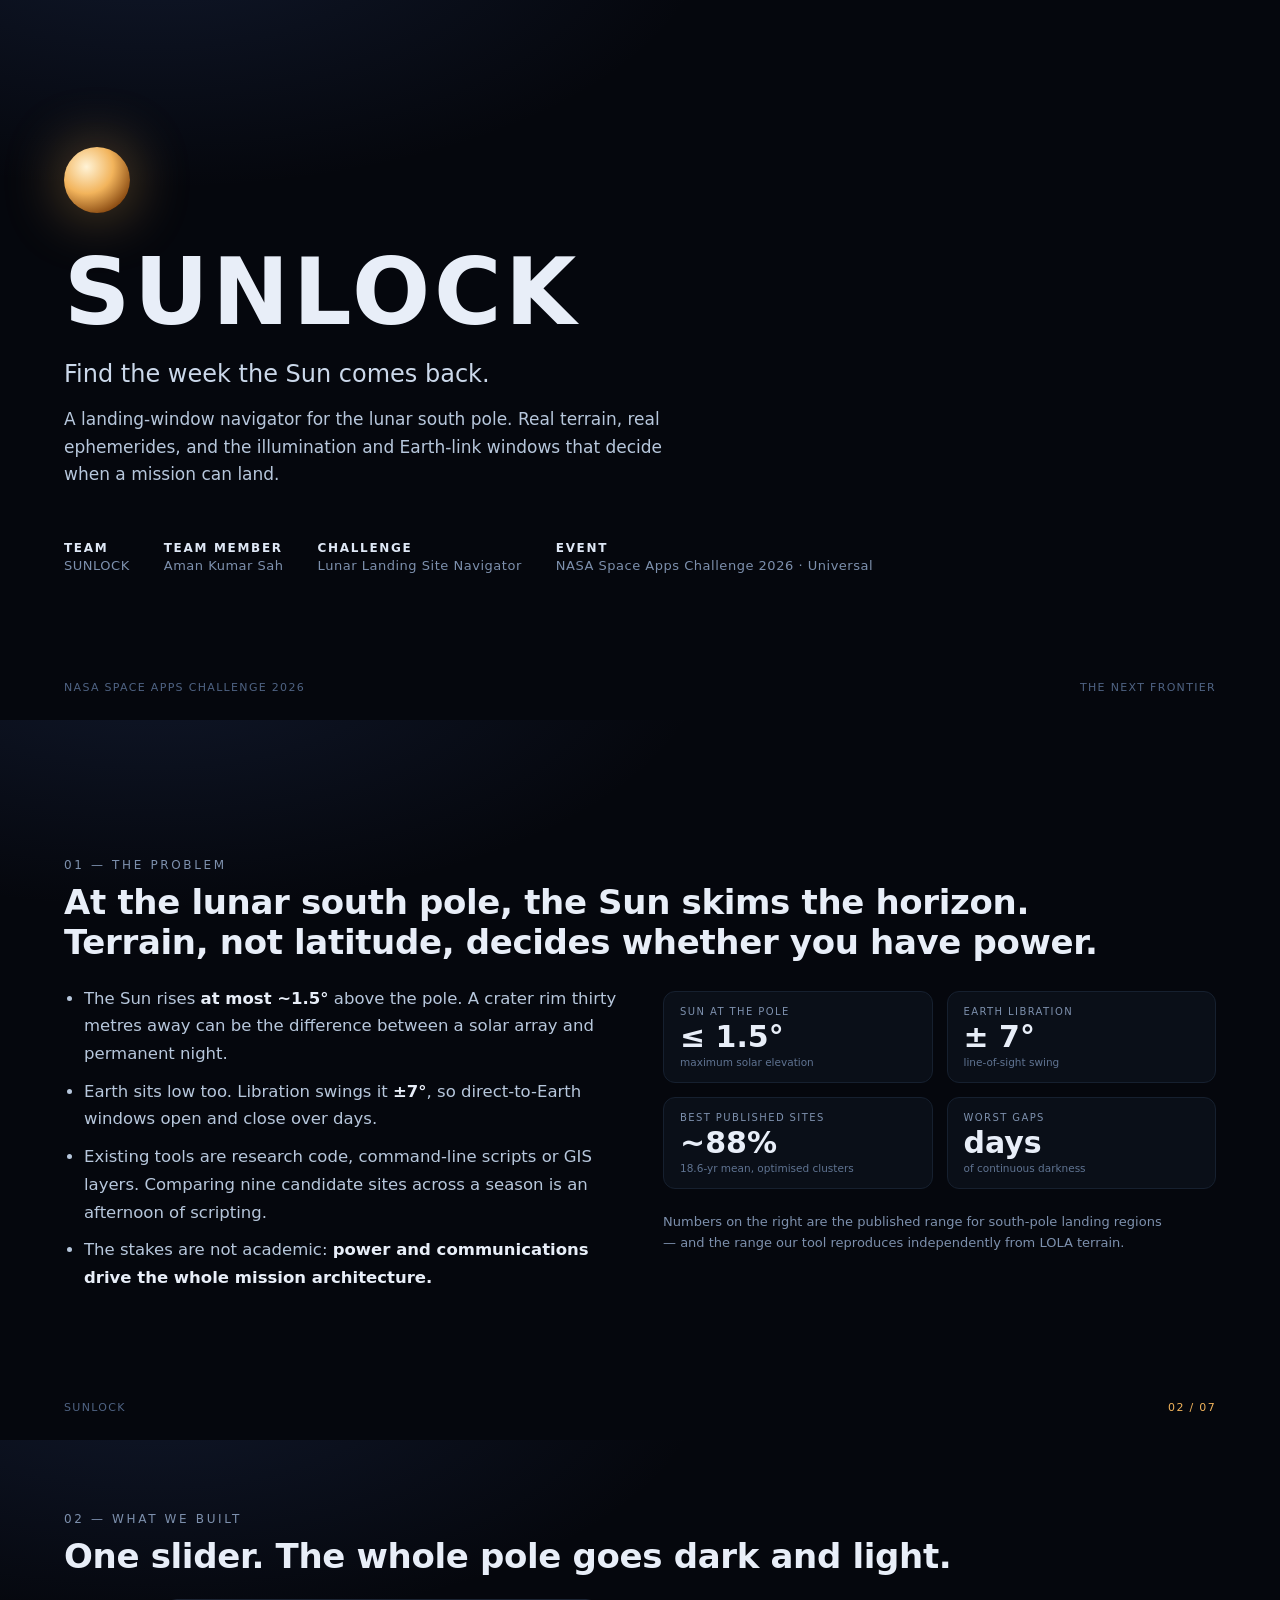
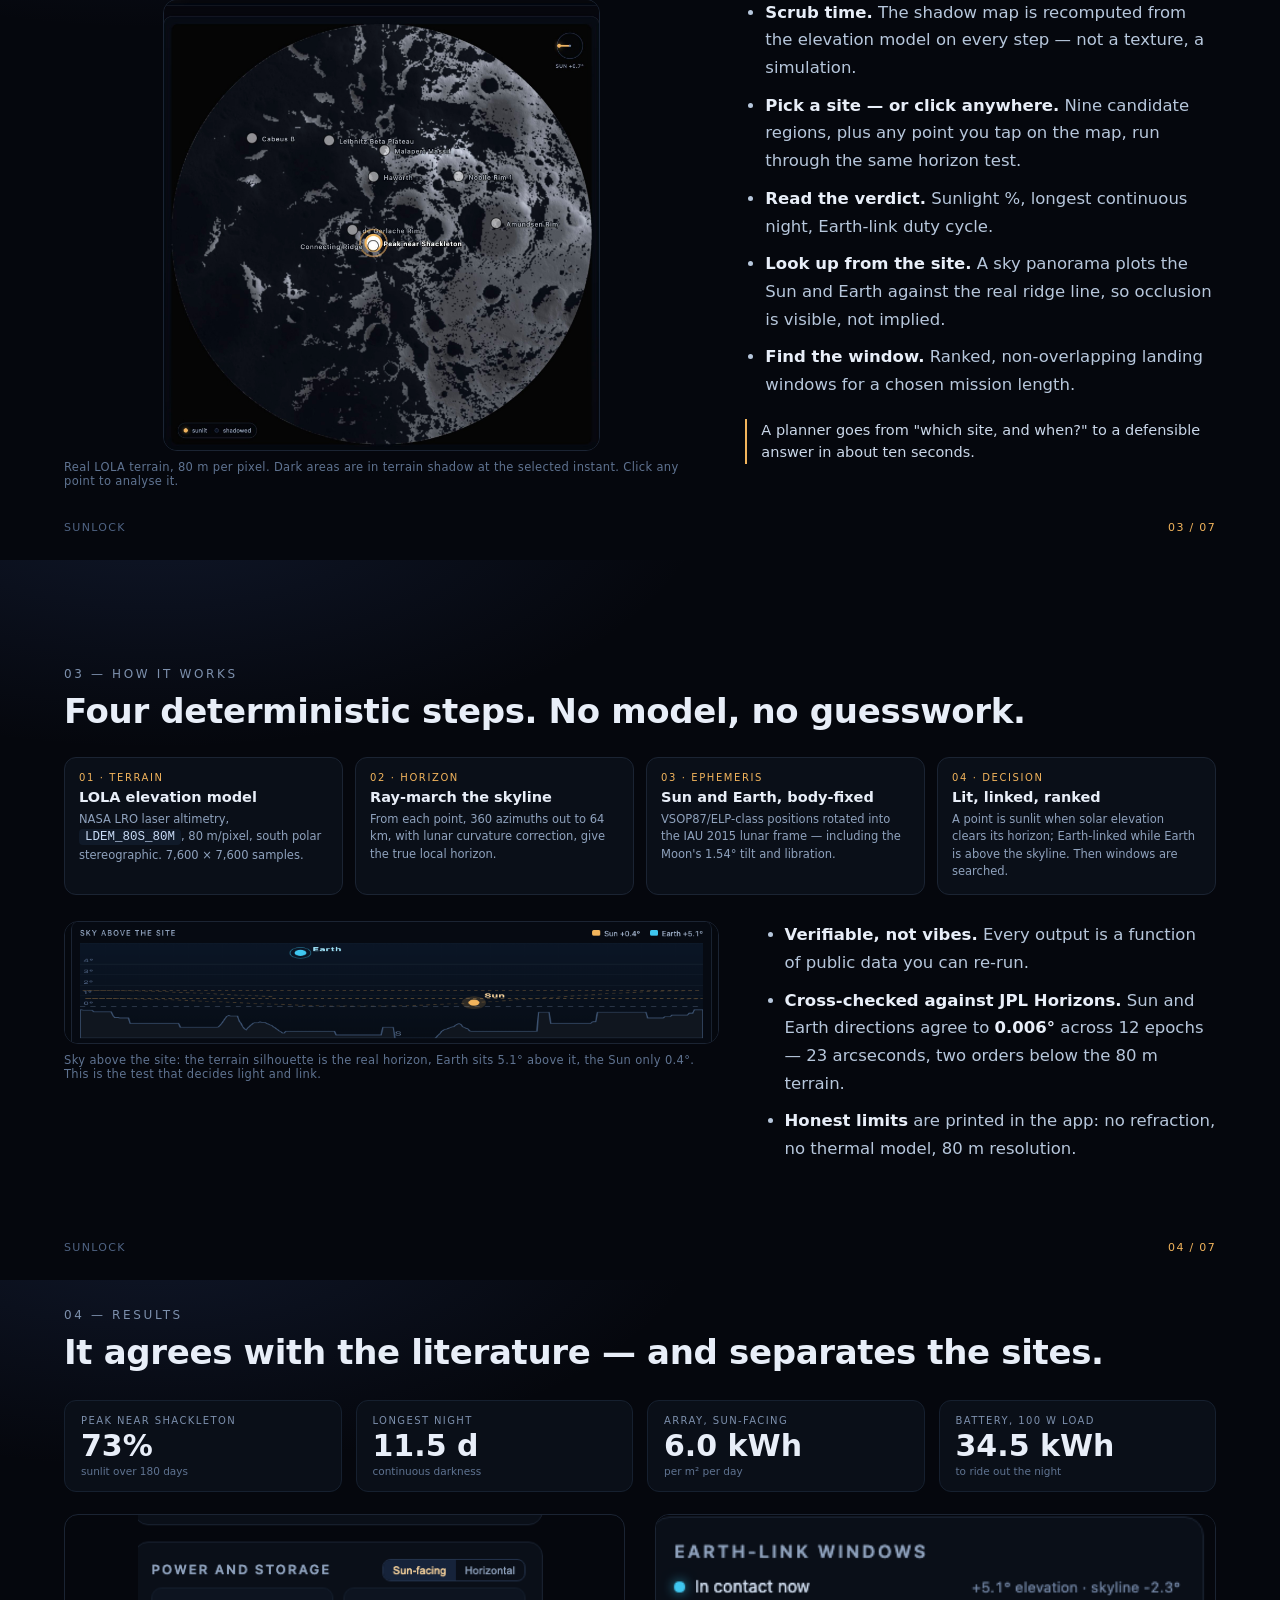
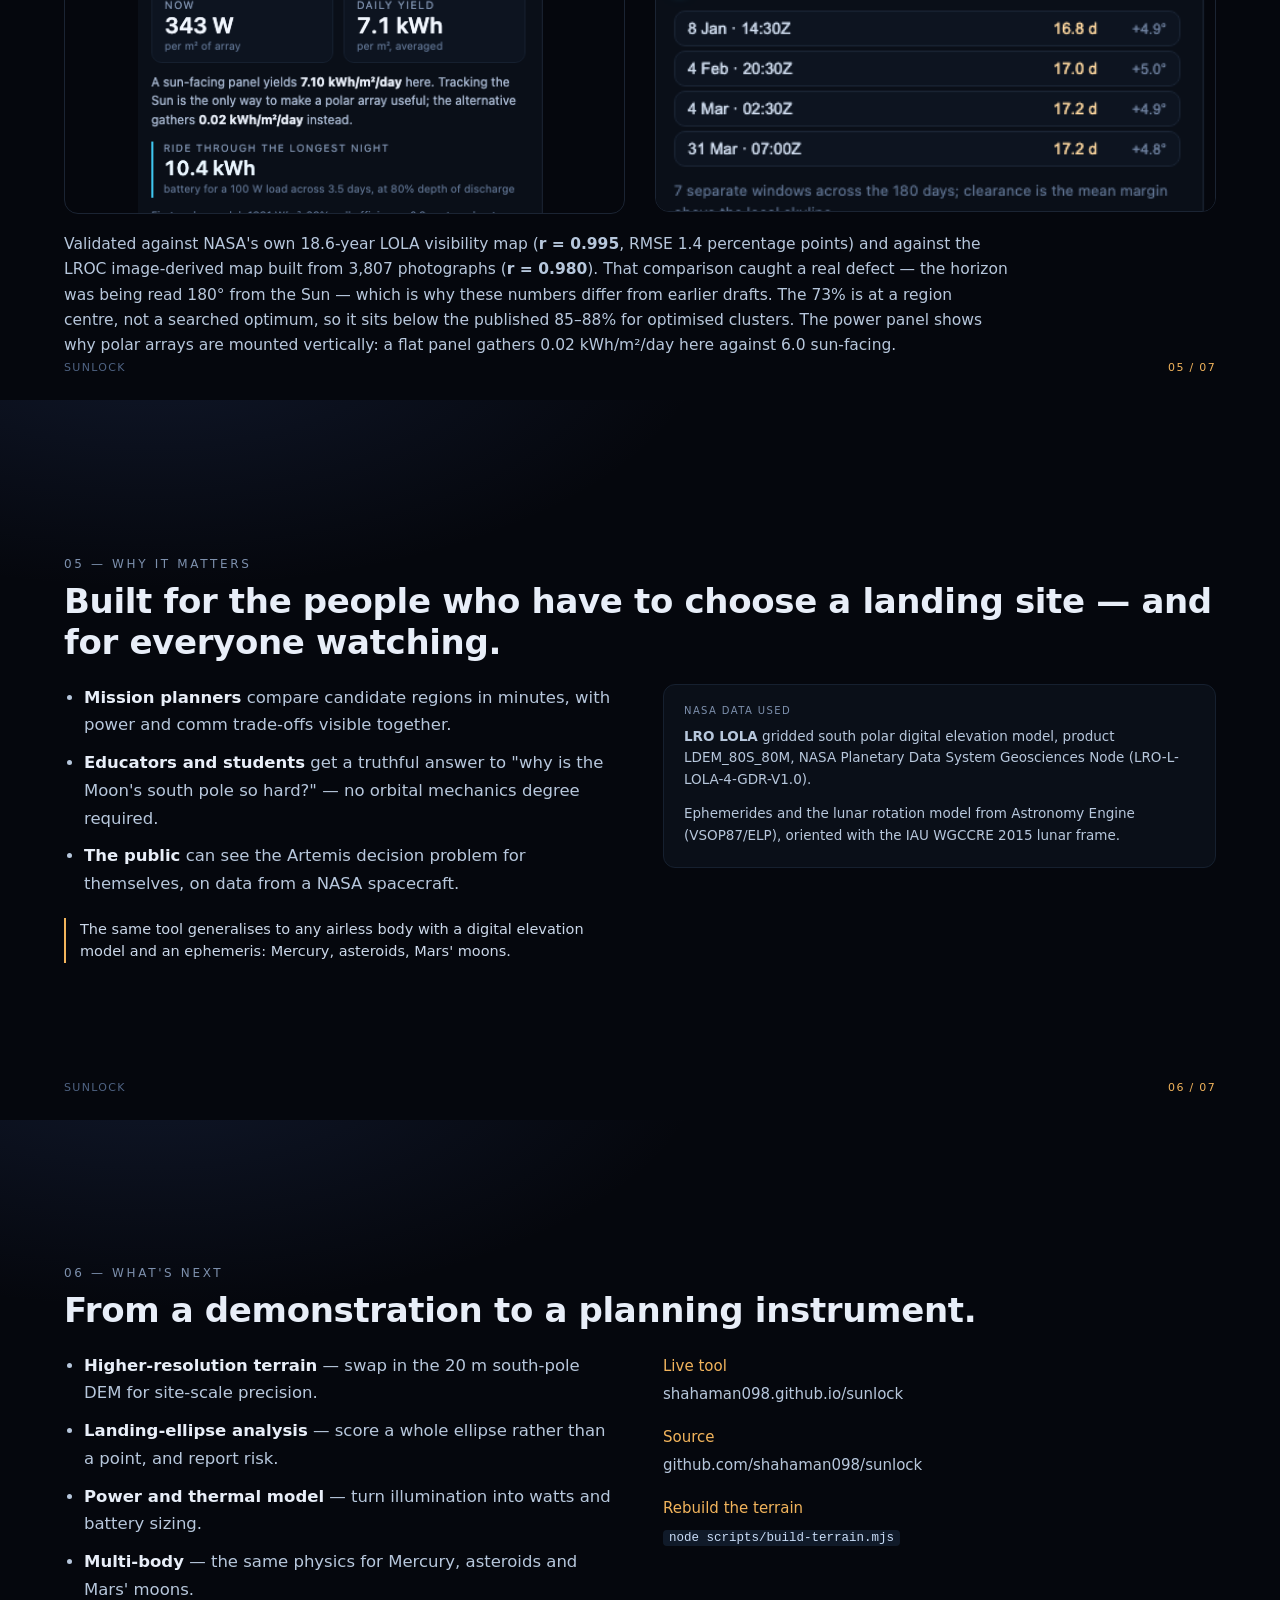
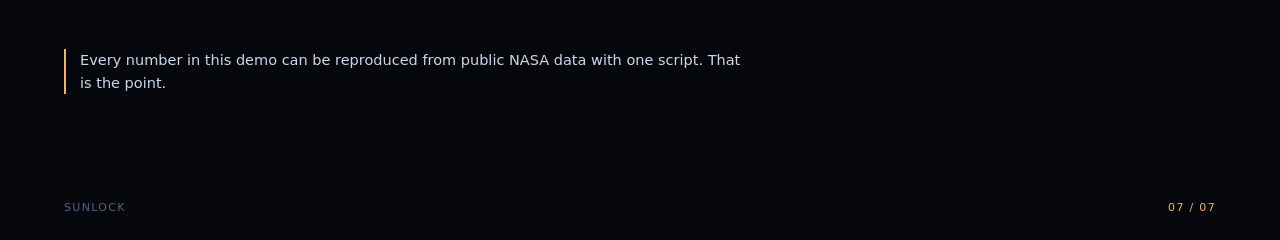
==== demo/index.html @ 28b02579 "deploy" ====
<!doctype html>
<html lang="en">
<head>
<meta charset="utf-8" />
<title>SUNLOCK — Project Demo</title>
<style>
  @page { size: 1280px 720px; margin: 0; }
  * { box-sizing: border-box; }
  html, body { margin: 0; padding: 0; background: #05070d; }
  body {
    font-family: "Helvetica Neue", Inter, system-ui, sans-serif;
    color: #e8eef8;
    -webkit-font-smoothing: antialiased;
  }
  .slide {
    width: 1280px; height: 720px;
    padding: 56px 64px;
    position: relative;
    overflow: hidden;
    page-break-after: always;
    background:
      radial-gradient(900px 420px at 12% -10%, rgba(60,90,160,.20), transparent 62%),
      #05070d;
    display: flex; flex-direction: column;
    justify-content: center;
  }
  .slide:last-child { page-break-after: auto; }
  .kicker {
    font-size: 12px; letter-spacing: .22em; text-transform: uppercase;
    color: #7d90ad; margin-bottom: 10px;
  }
  h1 { font-size: 64px; margin: 0 0 10px; letter-spacing: .04em; }
  h2 { font-size: 34px; margin: 0 0 22px; line-height: 1.18; letter-spacing: -.01em; }
  p { font-size: 17px; line-height: 1.62; color: #b7c7dc; margin: 0 0 14px; max-width: 62ch; }
  .muted { color: #7d90ad; }
  .sun { color: #f2b45c; }
  .comm { color: #3fc7f0; }
  .rule { height: 1px; background: #1b2433; margin: 22px 0; }
  .footer {
    position: absolute; left: 64px; right: 64px; bottom: 26px;
    display: flex; justify-content: space-between;
    font-size: 11px; letter-spacing: .12em; text-transform: uppercase; color: #4f6383;
  }
  .num { color: #f2b45c; }

  /* title */
  .title-slide { justify-content: center; }
  .mark {
    width: 66px; height: 66px; border-radius: 50%;
    background: radial-gradient(circle at 34% 30%, #fff3d6, #f2b45c 42%, #8a4b12 78%, #2a1506);
    box-shadow: 0 0 60px rgba(242,180,92,.45);
    margin-bottom: 26px;
  }
  .title-slide h1 { font-size: 92px; }
  .tagline { font-size: 24px; color: #cbd8ea; margin-top: 4px; }
  .meta { margin-top: 38px; display: flex; gap: 34px; flex-wrap: nowrap; font-size: 13px; color: #7d90ad; letter-spacing: .04em; }
  .meta b { color: #dfe8f6; font-weight: 600; display: block; margin-bottom: 3px; font-size: 12px; letter-spacing: .14em; text-transform: uppercase; }

  /* two-column */
  .cols { display: grid; grid-template-columns: 1fr 1fr; gap: 46px; align-items: start; }
  .cols.wide-left { grid-template-columns: 1.35fr 1fr; }

  ul { margin: 0; padding-left: 20px; }
  li { font-size: 16.5px; line-height: 1.68; color: #b7c7dc; margin-bottom: 10px; }
  li b { color: #e8eef8; }

  .shot {
    border: 1px solid #1b2433; border-radius: 14px; overflow: hidden;
    background: #03050a; display: block; width: 100%; height: auto;
  }
  .shot-tall { width: auto; max-height: 452px; margin: 0 auto; }
  .shot-wide { max-height: 236px; object-fit: contain; background: #05070d; }
  .shot-mid { max-height: 300px; object-fit: contain; background: #05070d; }
  .caption { font-size: 11.5px; color: #5f7391; margin-top: 9px; letter-spacing: .03em; }

  .statrow { display: grid; grid-template-columns: repeat(4, 1fr); gap: 14px; margin: 6px 0 22px; }
  .stat {
    background: #0a0f18; border: 1px solid #16202f; border-radius: 12px; padding: 14px 16px;
  }
  .stat .k { font-size: 10px; letter-spacing: .14em; text-transform: uppercase; color: #7d90ad; }
  .stat .v { font-size: 30px; font-weight: 600; margin-top: 2px; font-variant-numeric: tabular-nums; }
  .stat .h { font-size: 10.5px; color: #5f7391; margin-top: 2px; }

  .pipe { display: grid; grid-template-columns: repeat(4, 1fr); gap: 12px; margin: 4px 0 18px; }
  .step {
    background: #0a0f18; border: 1px solid #1b2433; border-radius: 12px; padding: 14px;
    position: relative;
  }
  .step .n { font-size: 10px; color: #f2b45c; letter-spacing: .16em; }
  .step h3 { font-size: 14.5px; margin: 6px 0 6px; }
  .step p { font-size: 11.5px; line-height: 1.5; margin: 0; color: #8fa2bd; }

  .note {
    margin-top: 20px; border-left: 2px solid #f2b45c; padding-left: 14px;
    font-size: 14.5px; color: #cbd8ea; line-height: 1.55; max-width: 74ch;
  }
  .links { font-size: 15px; line-height: 1.9; color: #b7c7dc; }
  .links b { color: #f2b45c; font-weight: 500; }
  code { font-size: 12.5px; background: #101a29; padding: 1px 6px; border-radius: 4px; color: #c9dcf7; }
</style>
</head>
<body>

<section class="slide title-slide">
  <div class="mark"></div>
  <h1>SUNLOCK</h1>
  <div class="tagline">Find the week the Sun comes back.</div>
  <p style="margin-top:18px; max-width:56ch">
    A landing-window navigator for the lunar south pole. Real terrain, real ephemerides,
    and the illumination and Earth-link windows that decide when a mission can land.
  </p>
  <div class="meta">
    <div><b>Team</b>SUNLOCK</div>
    <div><b>Team member</b>Aman Kumar Sah</div>
    <div><b>Challenge</b>Lunar Landing Site Navigator</div>
    <div><b>Event</b>NASA Space Apps Challenge 2026 · Universal</div>
  </div>
  <div class="footer"><span>NASA Space Apps Challenge 2026</span><span>The Next Frontier</span></div>
</section>

<section class="slide">
  <div class="kicker">01 — The problem</div>
  <h2>At the lunar south pole, the Sun skims the horizon.<br/>Terrain, not latitude, decides whether you have power.</h2>
  <div class="cols">
    <div>
      <ul>
        <li>The Sun rises <b>at most ~1.5°</b> above the pole. A crater rim thirty metres away can be the difference between a solar array and permanent night.</li>
        <li>Earth sits low too. Libration swings it <b>±7°</b>, so direct-to-Earth windows open and close over days.</li>
        <li>Existing tools are research code, command-line scripts or GIS layers. Comparing nine candidate sites across a season is an afternoon of scripting.</li>
        <li>The stakes are not academic: <b>power and communications drive the whole mission architecture.</b></li>
      </ul>
    </div>
    <div>
      <div class="statrow" style="grid-template-columns:1fr 1fr">
        <div class="stat"><div class="k">Sun at the pole</div><div class="v">≤ 1.5°</div><div class="h">maximum solar elevation</div></div>
        <div class="stat"><div class="k">Earth libration</div><div class="v">± 7°</div><div class="h">line-of-sight swing</div></div>
        <div class="stat"><div class="k">Best published sites</div><div class="v">~88%</div><div class="h">18.6-yr mean, optimised clusters</div></div>
        <div class="stat"><div class="k">Worst gaps</div><div class="v">days</div><div class="h">of continuous darkness</div></div>
      </div>
      <p class="muted" style="font-size:13px">
        Numbers on the right are the published range for south-pole landing regions — and the range our
        tool reproduces independently from LOLA terrain.
      </p>
    </div>
  </div>
  <div class="footer"><span>SUNLOCK</span><span class="num">02 / 07</span></div>
</section>

<section class="slide">
  <div class="kicker">02 — What we built</div>
  <h2>One slider. The whole pole goes dark and light.</h2>
  <div class="cols wide-left">
    <div>
      <img class="shot shot-tall" src="map.jpg" alt="Sunlit terrain map of the lunar south pole" />
      <div class="caption">Real LOLA terrain, 80 m per pixel. Dark areas are in terrain shadow at the selected instant. Click any point to analyse it.</div>
    </div>
    <div>
      <ul>
        <li><b>Scrub time.</b> The shadow map is recomputed from the elevation model on every step — not a texture, a simulation.</li>
        <li><b>Pick a site — or click anywhere.</b> Nine candidate regions, plus any point you tap on the map, run through the same horizon test.</li>
        <li><b>Read the verdict.</b> Sunlight %, longest continuous night, Earth-link duty cycle.</li>
        <li><b>Look up from the site.</b> A sky panorama plots the Sun and Earth against the real ridge line, so occlusion is visible, not implied.</li>
        <li><b>Find the window.</b> Ranked, non-overlapping landing windows for a chosen mission length.</li>
      </ul>
      <div class="note">A planner goes from "which site, and when?" to a defensible answer in about ten seconds.</div>
    </div>
  </div>
  <div class="footer"><span>SUNLOCK</span><span class="num">03 / 07</span></div>
</section>

<section class="slide">
  <div class="kicker">03 — How it works</div>
  <h2>Four deterministic steps. No model, no guesswork.</h2>
  <div class="pipe">
    <div class="step"><div class="n">01 · TERRAIN</div><h3>LOLA elevation model</h3><p>NASA LRO laser altimetry, <code>LDEM_80S_80M</code>, 80 m/pixel, south polar stereographic. 7,600 × 7,600 samples.</p></div>
    <div class="step"><div class="n">02 · HORIZON</div><h3>Ray-march the skyline</h3><p>From each point, 360 azimuths out to 64 km, with lunar curvature correction, give the true local horizon.</p></div>
    <div class="step"><div class="n">03 · EPHEMERIS</div><h3>Sun and Earth, body-fixed</h3><p>VSOP87/ELP-class positions rotated into the IAU 2015 lunar frame — including the Moon's 1.54° tilt and libration.</p></div>
    <div class="step"><div class="n">04 · DECISION</div><h3>Lit, linked, ranked</h3><p>A point is sunlit when solar elevation clears its horizon; Earth-linked while Earth is above the skyline. Then windows are searched.</p></div>
  </div>
  <div class="cols" style="margin-top:8px; grid-template-columns: 1.45fr 1fr">
    <div>
      <img class="shot shot-wide" src="sky.jpg" alt="Sky panorama with terrain horizon, Sun and Earth" />
      <div class="caption">Sky above the site: the terrain silhouette is the real horizon, Earth sits 5.1° above it, the Sun only 0.4°. This is the test that decides light and link.</div>
    </div>
    <div>
      <ul>
        <li><b>Verifiable, not vibes.</b> Every output is a function of public data you can re-run.</li>
        <li><b>Cross-checked against JPL Horizons.</b> Sun and Earth directions agree to <b>0.006°</b> across 12 epochs — 23 arcseconds, two orders below the 80 m terrain.</li>
        <li><b>Honest limits</b> are printed in the app: no refraction, no thermal model, 80 m resolution.</li>
      </ul>
    </div>
  </div>
  <div class="footer"><span>SUNLOCK</span><span class="num">04 / 07</span></div>
</section>

<section class="slide">
  <div class="kicker">04 — Results</div>
  <h2>It agrees with the literature — and separates the sites.</h2>
  <div class="statrow">
    <div class="stat"><div class="k">Peak near Shackleton</div><div class="v">73%</div><div class="h">sunlit over 180 days</div></div>
    <div class="stat"><div class="k">Longest night</div><div class="v">11.5 d</div><div class="h">continuous darkness</div></div>
    <div class="stat"><div class="k">Array, sun-facing</div><div class="v">6.0 kWh</div><div class="h">per m² per day</div></div>
    <div class="stat"><div class="k">Battery, 100 W load</div><div class="v">34.5 kWh</div><div class="h">to ride out the night</div></div>
  </div>
  <div class="cols" style="gap:30px">
    <div>
      <img class="shot shot-mid" src="power.jpg" alt="Power and storage panel" />
    </div>
    <div>
      <img class="shot shot-mid" src="windows.jpg" alt="Earth-link window list" />
    </div>
  </div>
  <p style="margin-top:18px; font-size:15.5px; max-width:96ch">
    Validated against NASA's own 18.6-year LOLA visibility map (<b>r = 0.995</b>, RMSE 1.4
    percentage points) and against the LROC image-derived map built from 3,807 photographs
    (<b>r = 0.980</b>). That comparison caught a real defect — the horizon was being read 180°
    from the Sun — which is why these numbers differ from earlier drafts. The 73% is at a region
    centre, not a searched optimum, so it sits below the published 85–88% for optimised clusters.
    The power panel shows why polar arrays are mounted vertically: a flat panel gathers
    0.02 kWh/m²/day here against 6.0 sun-facing.
  </p>
  <div class="footer"><span>SUNLOCK</span><span class="num">05 / 07</span></div>
</section>

<section class="slide">
  <div class="kicker">05 — Why it matters</div>
  <h2>Built for the people who have to choose a landing site — and for everyone watching.</h2>
  <div class="cols">
    <div>
      <ul>
        <li><b>Mission planners</b> compare candidate regions in minutes, with power and comm trade-offs visible together.</li>
        <li><b>Educators and students</b> get a truthful answer to "why is the Moon's south pole so hard?" — no orbital mechanics degree required.</li>
        <li><b>The public</b> can see the Artemis decision problem for themselves, on data from a NASA spacecraft.</li>
      </ul>
      <div class="note">The same tool generalises to any airless body with a digital elevation model and an ephemeris: Mercury, asteroids, Mars' moons.</div>
    </div>
    <div>
      <div class="stat" style="padding:20px">
        <div class="k" style="margin-bottom:10px">NASA data used</div>
        <p style="font-size:13.5px; margin:0 0 12px">
          <b>LRO LOLA</b> gridded south polar digital elevation model, product LDEM_80S_80M, NASA Planetary Data System
          Geosciences Node (LRO-L-LOLA-4-GDR-V1.0).
        </p>
        <p style="font-size:13.5px; margin:0">
          Ephemerides and the lunar rotation model from Astronomy Engine (VSOP87/ELP), oriented with the
          IAU WGCCRE 2015 lunar frame.
        </p>
      </div>
    </div>
  </div>
  <div class="footer"><span>SUNLOCK</span><span class="num">06 / 07</span></div>
</section>

<section class="slide">
  <div class="kicker">06 — What's next</div>
  <h2>From a demonstration to a planning instrument.</h2>
  <div class="cols">
    <div>
      <ul>
        <li><b>Higher-resolution terrain</b> — swap in the 20 m south-pole DEM for site-scale precision.</li>
        <li><b>Landing-ellipse analysis</b> — score a whole ellipse rather than a point, and report risk.</li>
        <li><b>Power and thermal model</b> — turn illumination into watts and battery sizing.</li>
        <li><b>Multi-body</b> — the same physics for Mercury, asteroids and Mars' moons.</li>
      </ul>
    </div>
    <div>
      <div class="links">
        <div><b>Live tool</b><br/>shahaman098.github.io/sunlock</div>
        <div style="margin-top:14px"><b>Source</b><br/>github.com/shahaman098/sunlock</div>
        <div style="margin-top:14px"><b>Rebuild the terrain</b><br/><code>node scripts/build-terrain.mjs</code></div>
      </div>
    </div>
  </div>
  <div class="note" style="margin-top:36px">
    Every number in this demo can be reproduced from public NASA data with one script.
    That is the point.
  </div>
  <div class="footer"><span>SUNLOCK</span><span class="num">07 / 07</span></div>
</section>

</body>
</html>
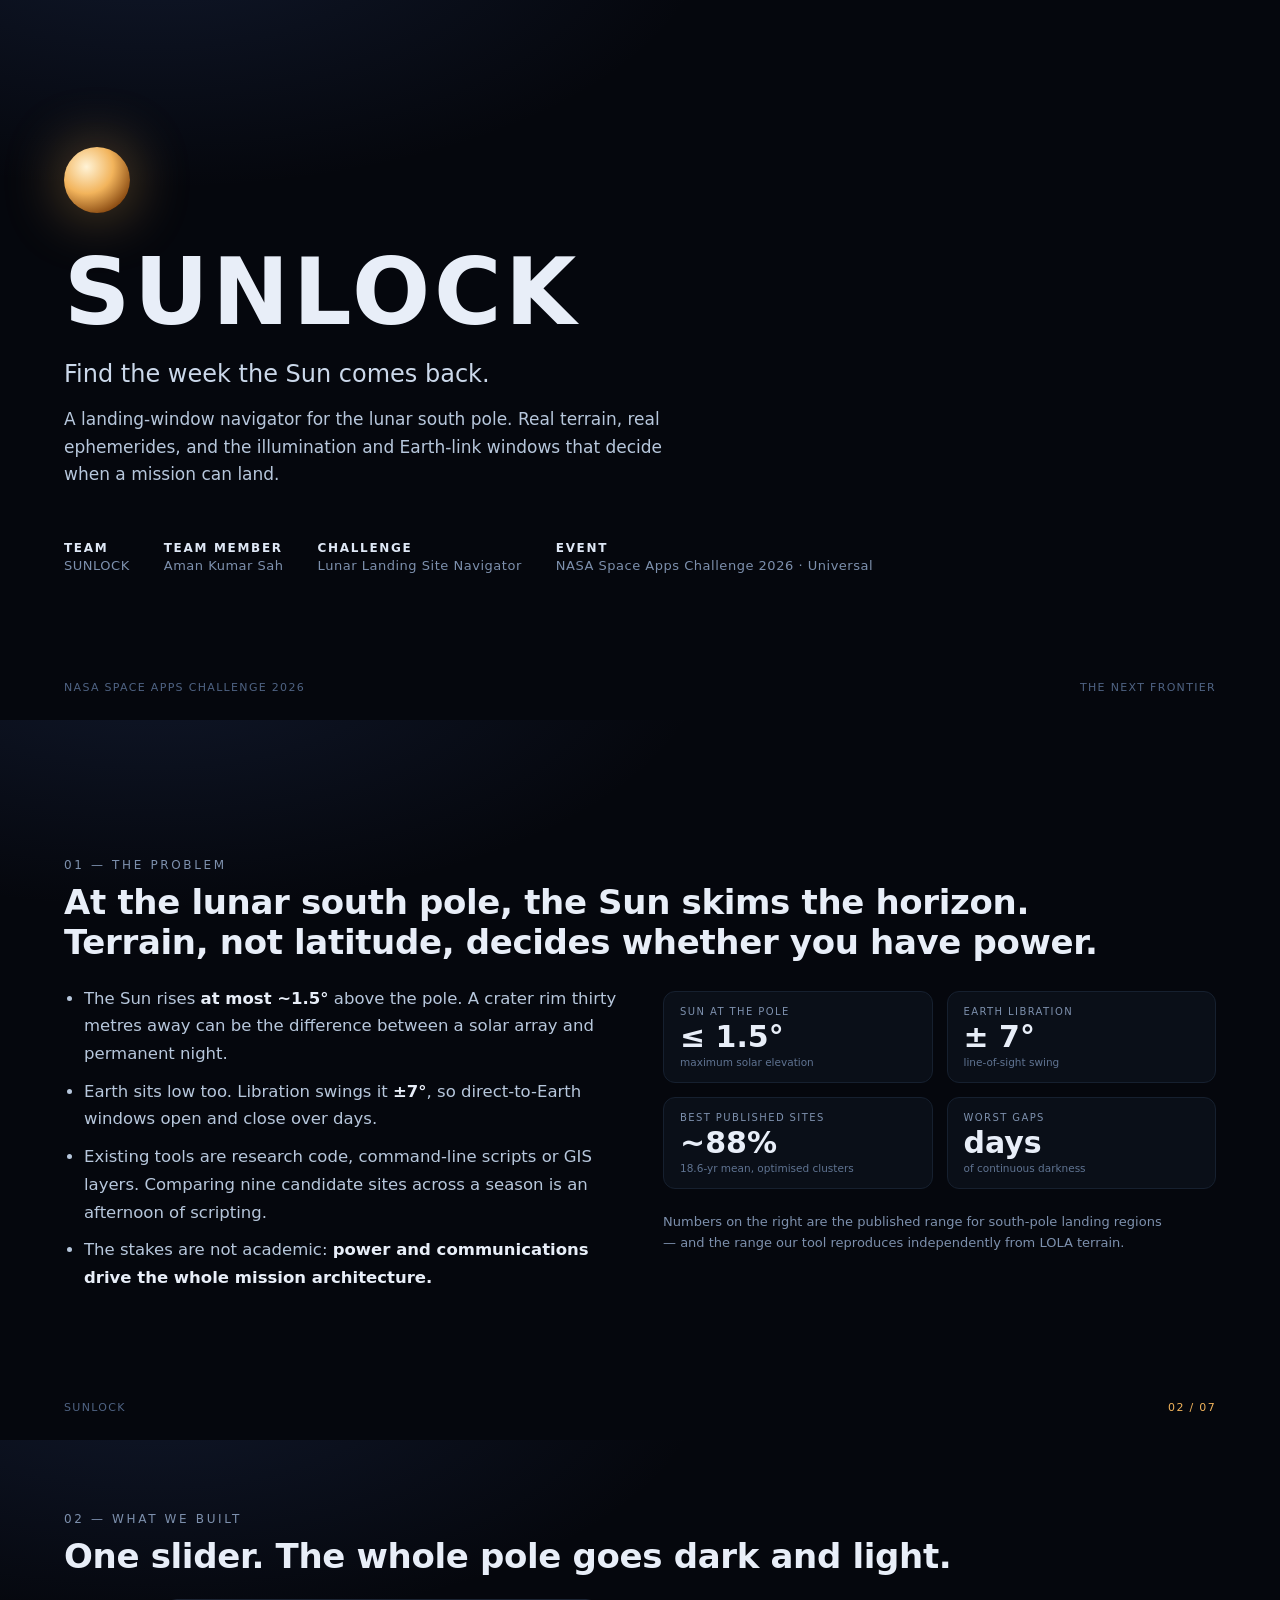
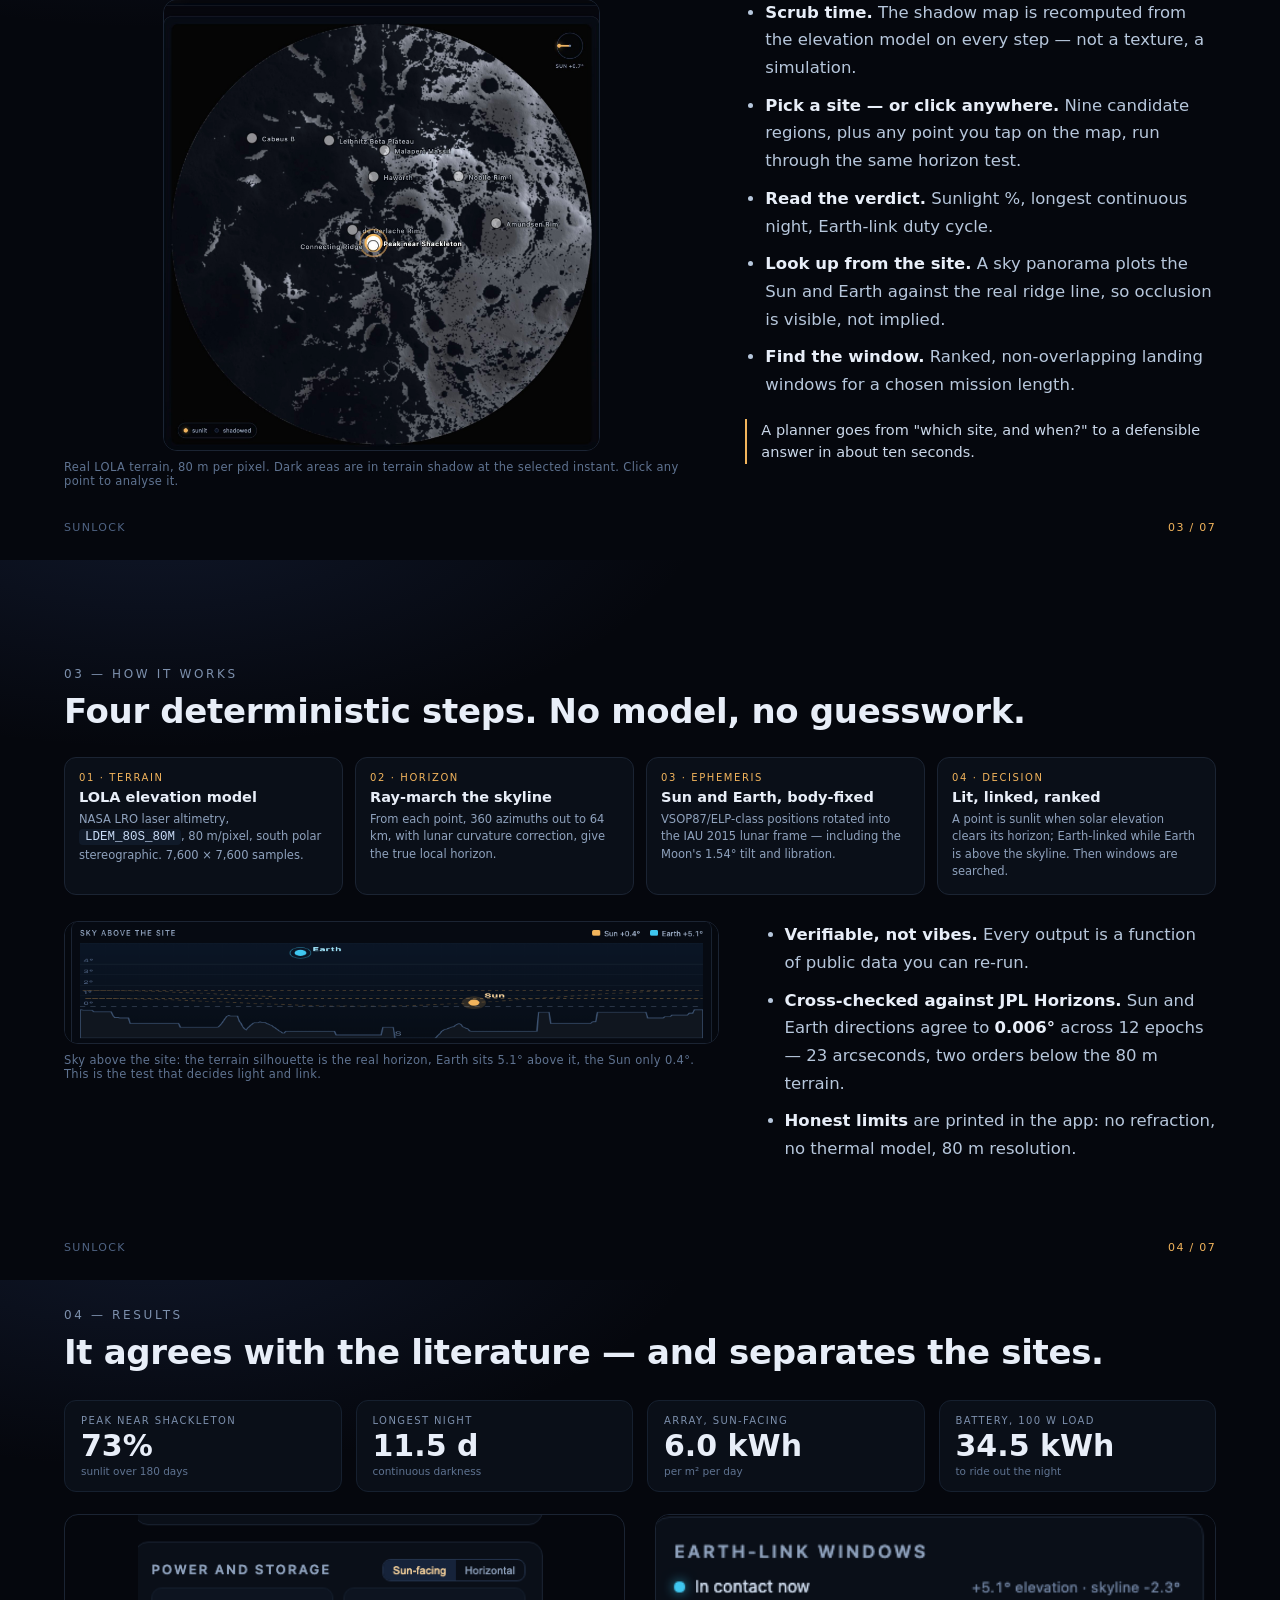
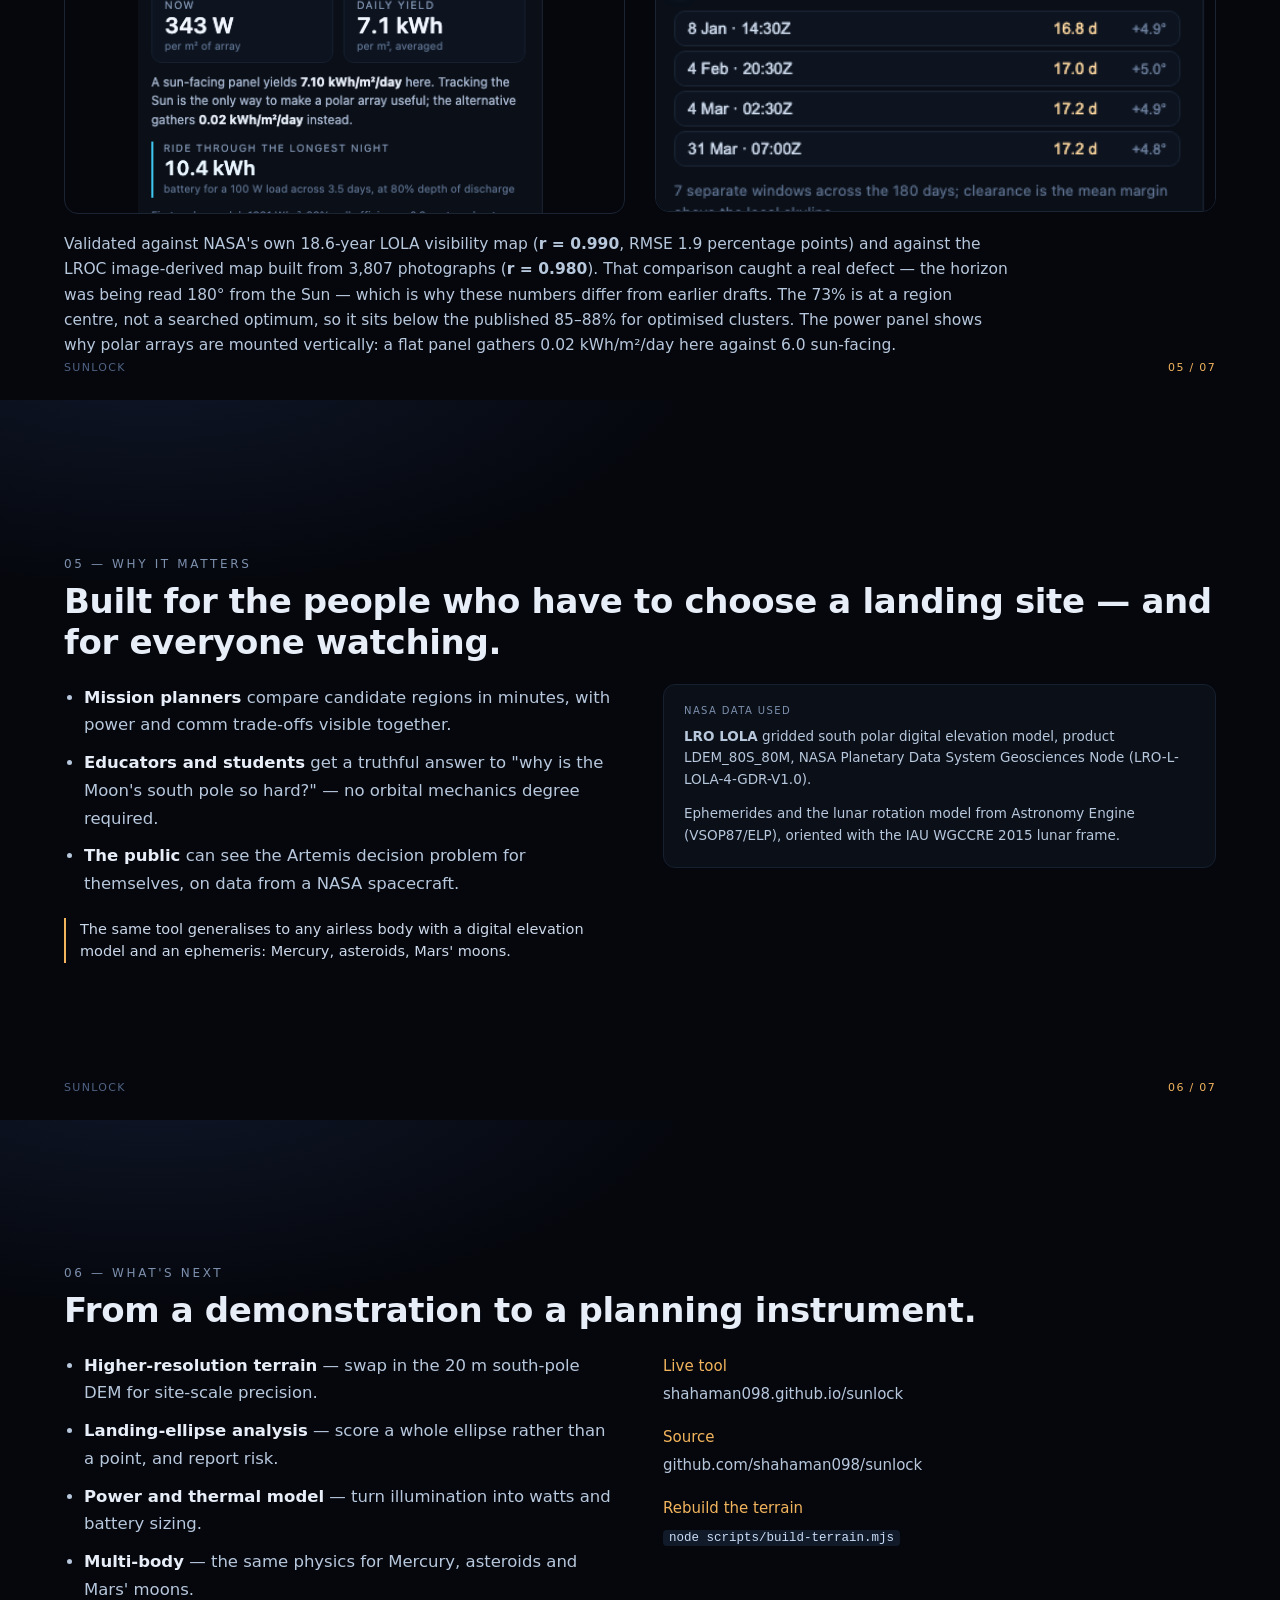
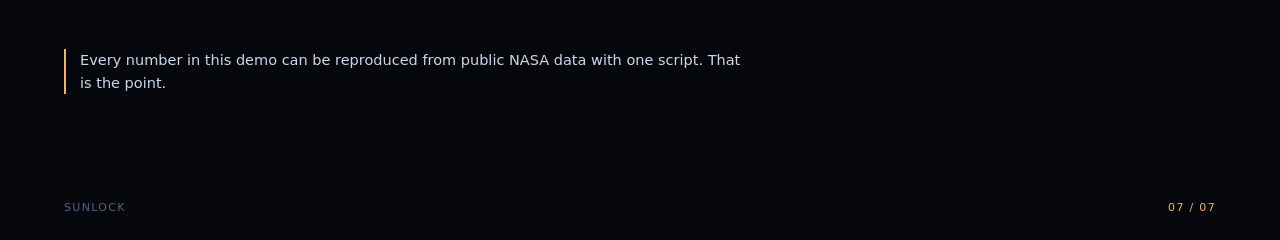
==== commit fa29a919: "Deploy: power panel uses the evaluator's fractional sunlight; current report and demo text" ====
--- a/demo/index.html
+++ b/demo/index.html
@@ -211,7 +211,7 @@
     </div>
   </div>
   <p style="margin-top:18px; font-size:15.5px; max-width:96ch">
-    Validated against NASA's own 18.6-year LOLA visibility map (<b>r = 0.995</b>, RMSE 1.4
+    Validated against NASA's own 18.6-year LOLA visibility map (<b>r = 0.990</b>, RMSE 1.9
     percentage points) and against the LROC image-derived map built from 3,807 photographs
     (<b>r = 0.980</b>). That comparison caught a real defect — the horizon was being read 180°
     from the Sun — which is why these numbers differ from earlier drafts. The 73% is at a region
